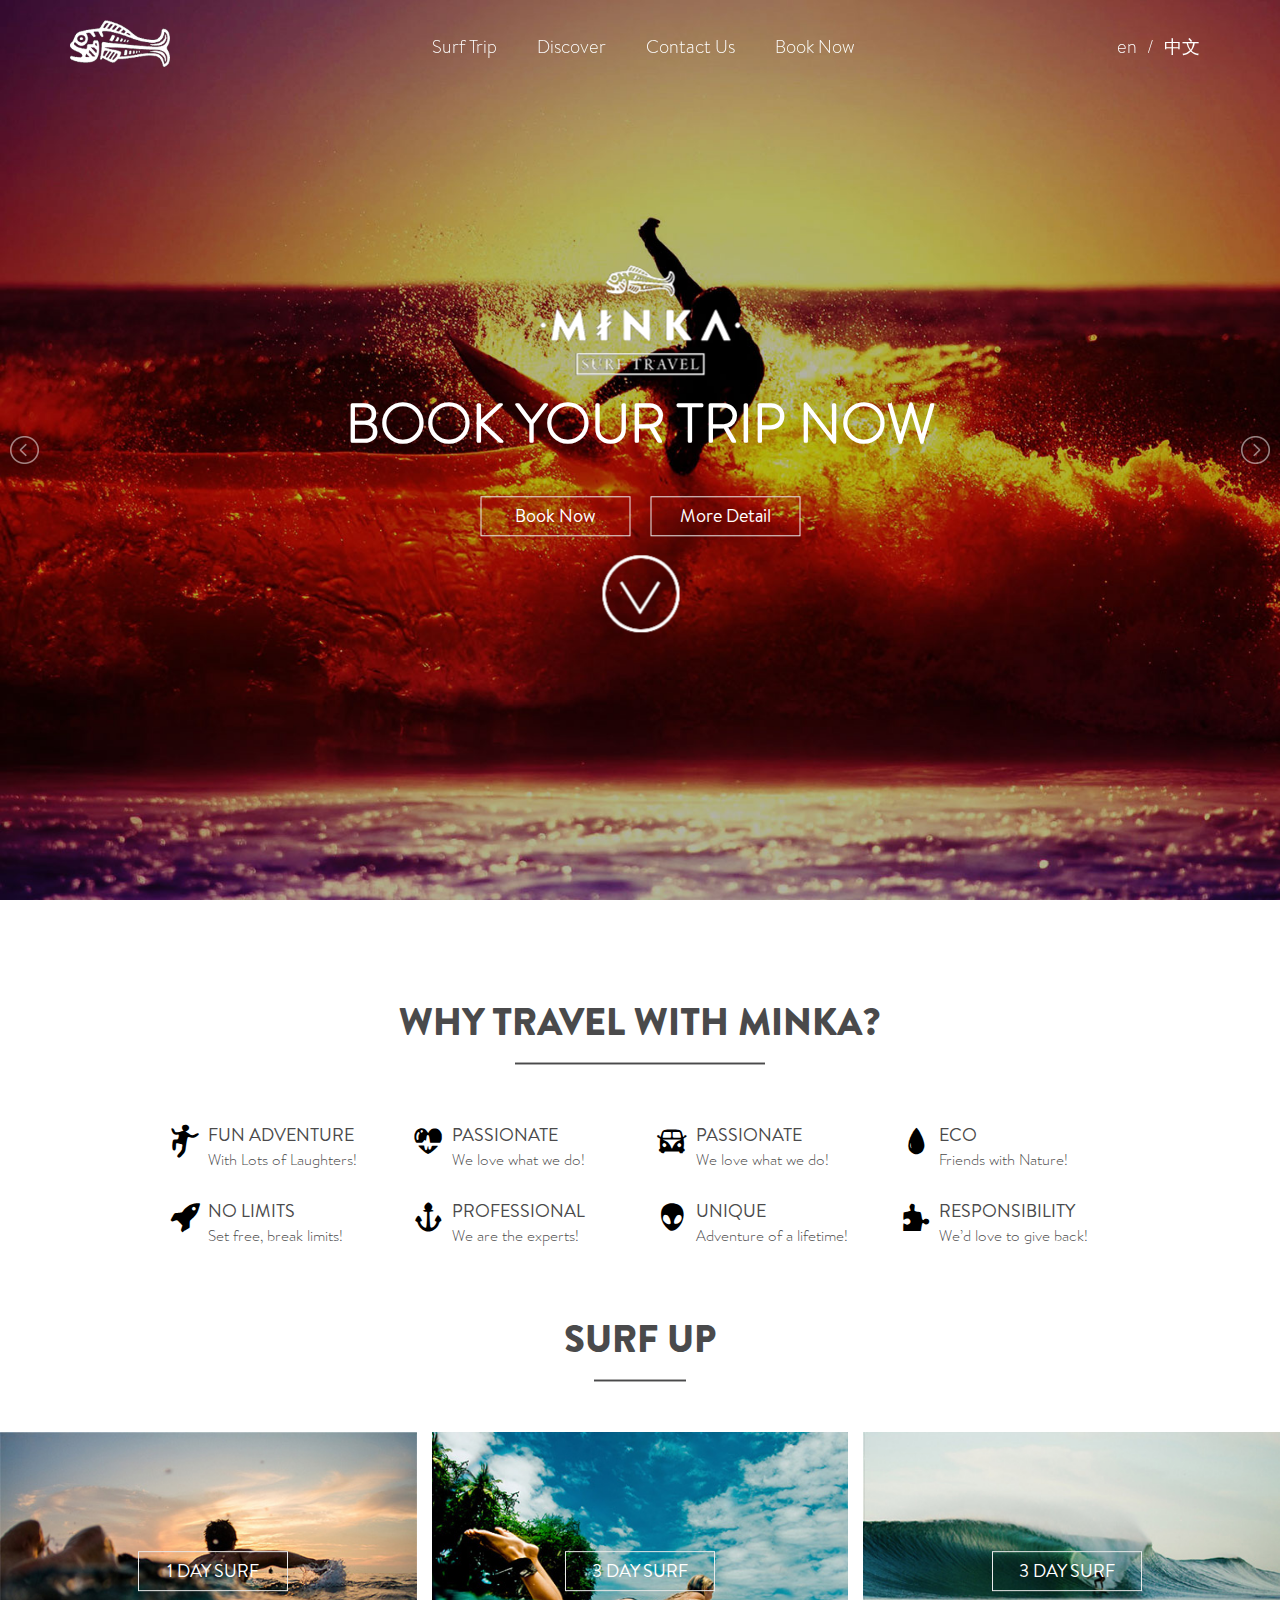
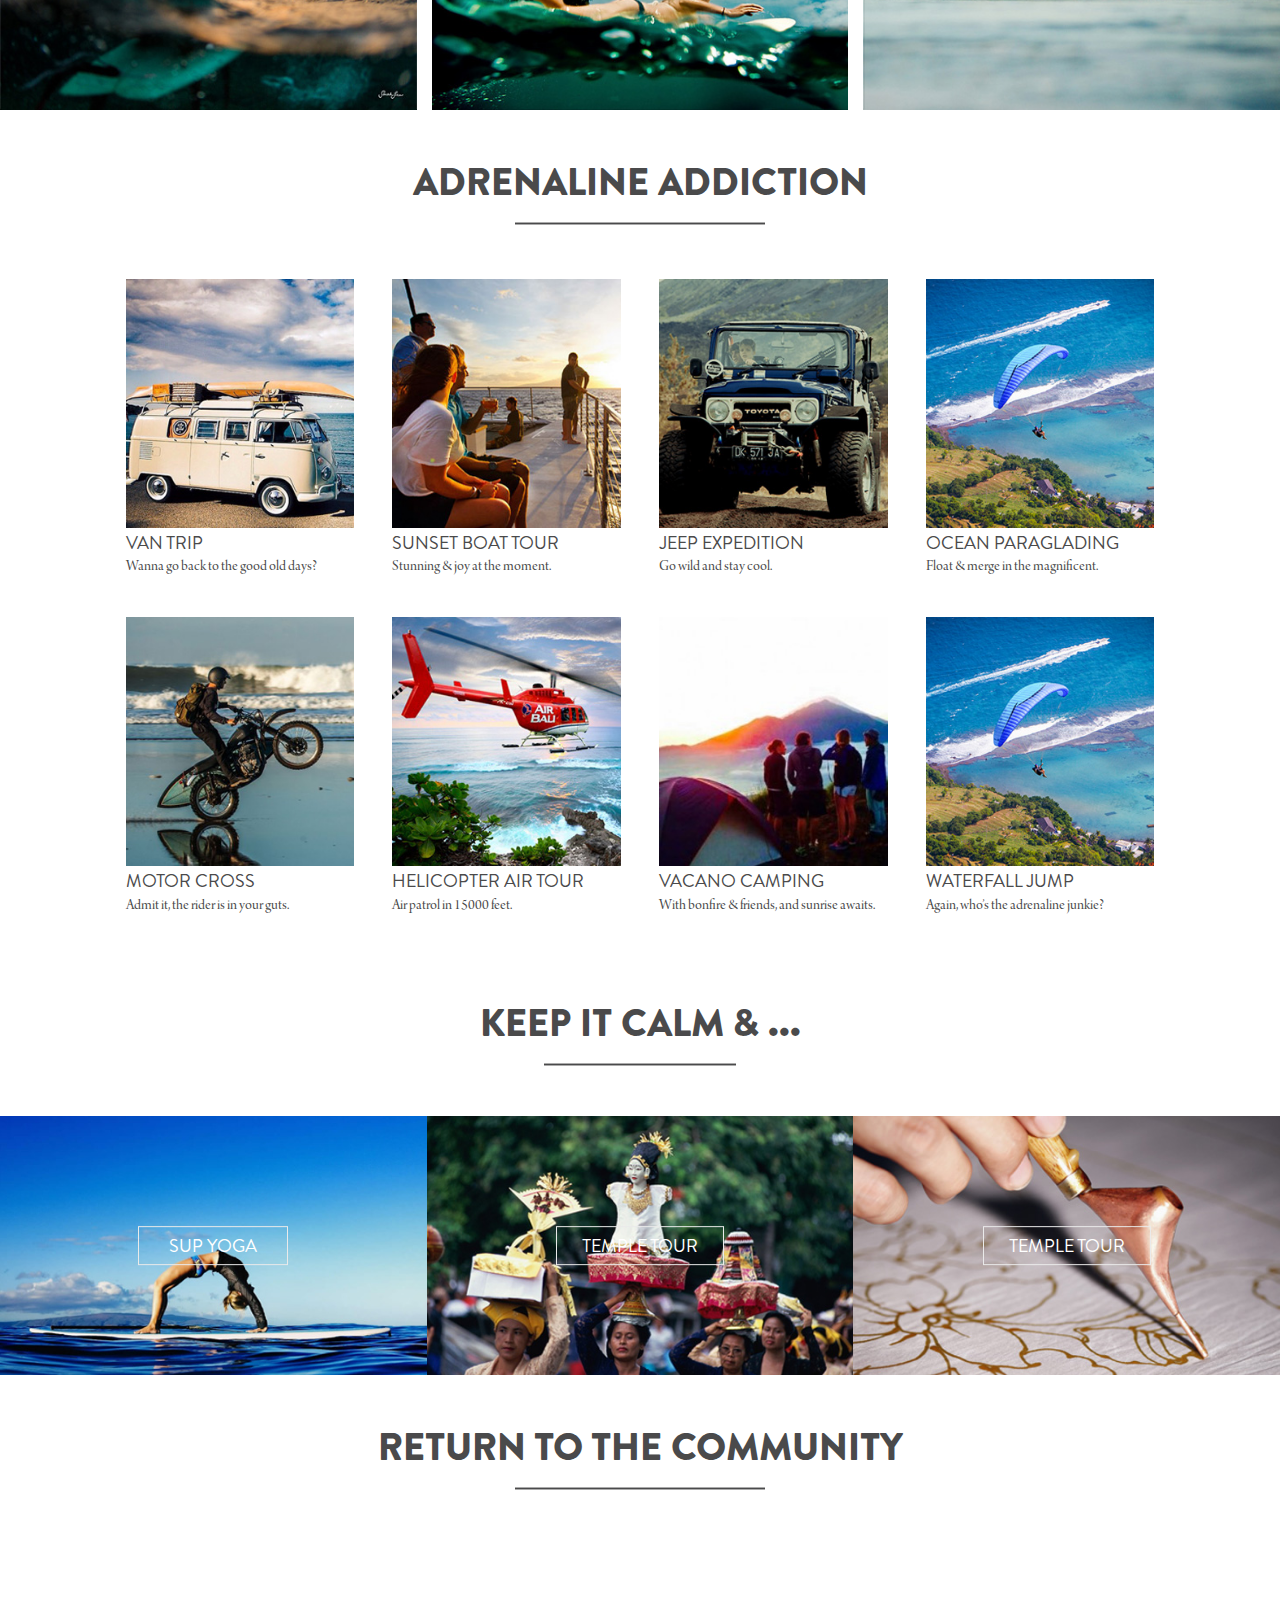
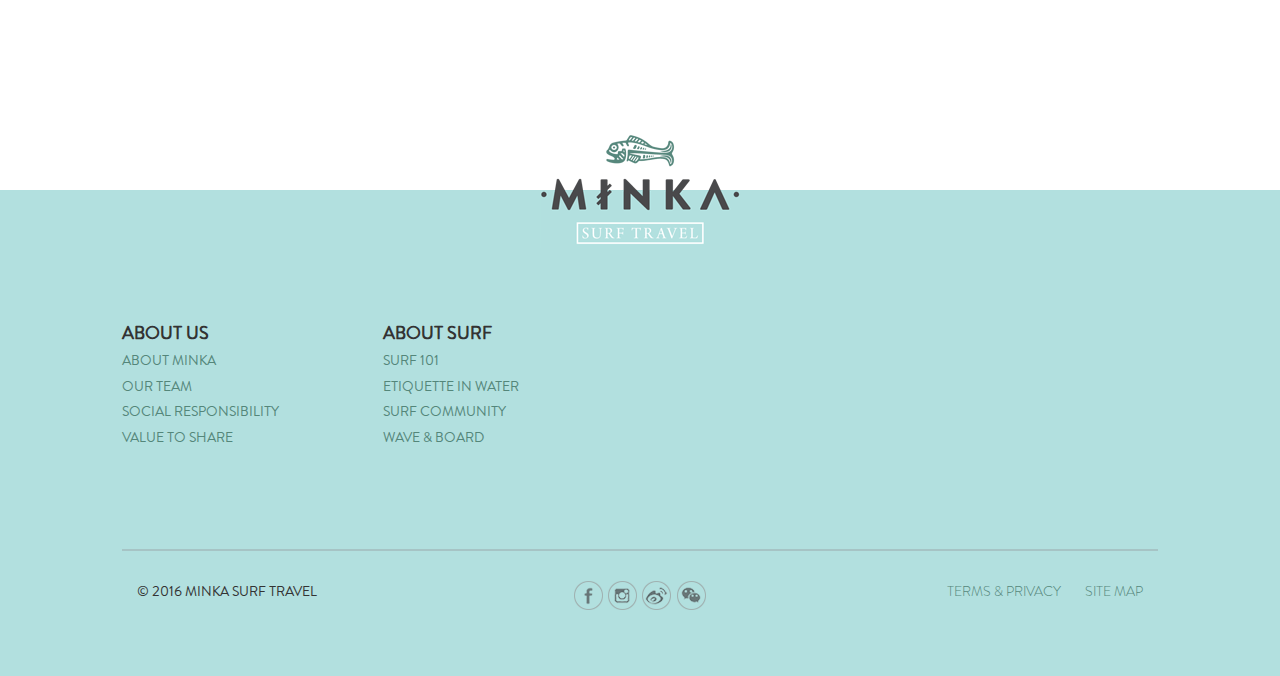
==== index.html @ 37ec5e5d "first commit" ====
<!doctype html>
<html class="no-js" lang="">
    <head>
        <meta charset="utf-8">
        <meta http-equiv="x-ua-compatible" content="ie=edge">
        <title>.:: Minka Surf Website ::.</title>
        <meta name="description" content="">
        <meta name="viewport" content="width=device-width, initial-scale=1.0">

        <link rel="apple-touch-icon" href="apple-touch-icon.png">
        <!-- Place favicon.ico in the root directory -->
		<link rel="icon" href="favicon.png">
        <link rel="stylesheet" href="assets/css/normalize.css" />
        <link rel="stylesheet" href="assets/css/bootstrap.min.css" />
        <link rel="stylesheet" href="assets/css/main.css" />
        <link rel="stylesheet" href="assets/css/minka-icon.css" />
        <link rel="stylesheet" href="assets/css/minka.css" />

        <script src="assets/js/vendor/modernizr-2.8.3.min.js"></script>
    </head>
    <body>
        <!--[if lt IE 8]>
            <p class="browserupgrade">You are using an <strong>outdated</strong> browser. Please <a href="http://browsehappy.com/">upgrade your browser</a> to improve your experience.</p>
        <![endif]-->

        
         <nav id="main-nav">
            <div class="container">
                <a class="brand" href="index.html"><img src="assets/img/logo.png" width="100" /></a>
                <div class="toggle" data-target="main-menu">
                    <a href="#"><span class="glyphicon glyphicon-menu-hamburger"></span></a>
                </div>
                <ul class="main-nav" id="main-menu">
                    <li><a href="bali-surf-trip.html">Surf Trip</a>

                    </li>
                    <li><a href="discover.html" >Discover</a> 
                        <ul>
                            <li><a href="#">Activity</a></li>
                            <li><a href="#">Excursion</a></li>
                            <li><a href="#">Tour</a></li>
                            <li><a href="#">Day Package</a></li>

                        </ul>
                    </li>
                    <li><a href="#contact">Contact Us</a></li>
                    <li><a href="#contact">Book Now</a></li>
                    <li class="mobile">
                        <a href="#">en</a> &nbsp; 
                        <a href="#">中文</a>&nbsp;
                    </li>
                </ul>
                <ul class="nav-right">
                    <li><a href="#">en</a></li>
                    <li><a href="javascript:void(0);">/</a></li>
                    <li><a href="#">中文</a></li>
                </ul>
            </div>
            <!-- /.container-fluid -->
        </nav>
        <div id="main-slider">
            <ul>
                <li style="background-image:url(assets/img/slideshow/3.jpg)">
                    <div class="caption bebasneue">
                    	<p ><img src="assets/img/slider-logo.png" class="img-responsive"></p>
                        <p>BOOK YOUR TRIP NOW</p>
                        <a href="#" class="btn btn-minka">Book Now</a><a href="#" class="btn btn-minka">More Detail</a>
                        <br />
                        <a href="#second-page" class="scroll"><img src="assets/img/scroll.png"></a>
                    </div>
                </li>
                <li style="background-image:url(assets/img/slideshow/2.jpg)">
                    <div class="caption bebasneue">
                    	<p ><img src="assets/img/slider-logo.png" class="img-responsive"></p>
                        <p>BOOK YOUR TRIP NOW</p>
                        <a href="#" class="btn btn-minka">Book Now</a><a href="#" class="btn btn-minka">More Detail</a>
                        <br />
                        <a href="#second-page" class="scroll"><img src="assets/img/scroll.png"></a>
                    </div>
                </li>
                <li style="background-image:url(assets/img/slideshow/1.jpg)">
                    <div class="caption bebasneue">
                    	<p ><img src="assets/img/slider-logo.png" class="img-responsive"></p>
                        <p>BOOK YOUR TRIP NOW</p>
                        <a href="#" class="btn btn-minka">Book Now</a><a href="#" class="btn btn-minka">More Detail</a>
                        <br />
                        <a href="#second-page" class="scroll"><img src="assets/img/scroll.png"></a>
                    </div>
                </li>
                
                
            </ul>
        </div>
        <div id="second-page">
            <Div class="container">
                <div class="row">
                    <Div class="col-xs-10 col-xs-push-1">
                        <div class="H100pxDt H20pxMobile"></div>
                        <div align="center"> <h1 align="center" class="heading">WHY TRAVEL WITH MINKA?</h1></div>
                        <div class="H50px"></div>
                        <p align="center">
                            <div class="row">
                                <div class="col-lg-3 col-sm-3 col-xs-12">
                                    <div class="row">
                                        <div class="col-xs-4 col-sm-3 col-lg-2" align="right">
                                            <span class="icon minka-icon-dance" />
                                        </div>
                                        <div class="col-xs-8 col-sm-9 col-lg-10">
                                            <h4>FUN ADVENTURE</h4>
                                            <p>With Lots of Laughters!</p>
                                        </div>
                                    </div>
                                    <!-- /.row -->
                                </div>
                                <!-- /.col -->
                                <div class="col-lg-3 col-sm-3 col-xs-12">
                                    <div class="row">
                                        <div class="col-xs-4 col-sm-3 col-lg-2" align="right">
                                            <span class="icon minka-icon-heart" />
                                        </div>
                                        <div class="col-xs-8 col-sm-9 col-lg-10">
                                            <h4>PASSIONATE</h4>
                                            <p>We love what we do!</p>
                                        </div>
                                    </div>
                                    <!-- /row -->
                                </div>
                                <!-- /.col -->
                                <div class="col-lg-3 col-sm-3 col-xs-12">

                                    <div class="row">
                                        <div class="col-xs-4 col-sm-3 col-lg-2" align="right">
                                            <span class="icon minka-icon-bus" />
                                        </div>
                                        <div class="col-xs-8 col-sm-9 col-lg-10">
                                            <h4>PASSIONATE</h4>
                                            <p>We love what we do!</p>
                                        </div>
                                    </div>
                                    <!-- /row -->
                                </div>
                                <!-- /.col -->
                                <div class="col-lg-3 col-sm-3 col-xs-12">
                                   <div class="row">
                                        <div class="col-xs-4 col-sm-3 col-lg-2" align="right">
                                            <span class="icon minka-icon-waterdrop" />
                                        </div>
                                        <div class="col-xs-8 col-sm-9 col-lg-10">
                                            <h4>ECO</h4>
                                            <p>Friends with Nature!</p>
                                        </div>
                                    </div>
                                    <!-- /row -->
                                </div>
                                <!-- /.col -->
                                
                            </div>
                            <!-- /.row -->
                        <div class="H20pxDt "></div>
                            <div class="row">
                                <div class="col-lg-3 col-sm-3 col-xs-12">
                                    <div class="row">
                                        <div class="col-xs-4 col-sm-3 col-lg-2" align="right">
                                            <span class="icon minka-icon-rocket" />
                                        </div>
                                        <div class="col-xs-8 col-sm-9 col-lg-10">
                                            <h4>NO LIMITS</h4>
                                            <p>Set free, break limits!</p>
                                        </div>
                                    </div>
                                    <!-- /row -->
                                </div>
                                <!-- /.col -->
                                <div class="col-lg-3 col-sm-3 col-xs-12">
                                    <div class="row">
                                        <div class="col-xs-4 col-sm-3 col-lg-2" align="right">
                                            <span class="icon minka-icon-anchor" />
                                        </div>
                                        <div class="col-xs-8 col-sm-9 col-lg-10">
                                            <h4>PROFESSIONAL</h4>
                                            <p>We are the experts!</p>
                                        </div>
                                    </div>
                                    <!-- /row -->
                                </div>
                                <!-- /.col -->
                                <div class="col-lg-3 col-sm-3 col-xs-12">
                                    <div class="row">
                                        <div class="col-xs-4 col-sm-3 col-lg-2" align="right">
                                            <span class="icon minka-icon-alien" />
                                        </div>
                                        <div class="col-xs-8 col-sm-9 col-lg-10">
                                            <h4>UNIQUE</h4>
                                            <p>Adventure of a lifetime!</p>
                                        </div>
                                    </div>
                                    <!-- /row -->
                                </div>
                                <!-- /.col -->
                                <div class="col-lg-3 col-sm-3 col-xs-12">
                                    <div class="row">
                                        <div class="col-xs-4 col-sm-3 col-lg-2" align="right">
                                            <span class="icon minka-icon-puzzle" />
                                        </div>
                                        <div class="col-xs-8 col-sm-9 col-lg-10">
                                            <h4>RESPONSIBILITY</h4>
                                            <p>We’d love to give back!</p>
                                        </div>
                                    </div>
                                    <!-- /row -->
                                </div>
                                <!-- /.col -->
                            </div>
                            <!-- /.row -->
                        </p>
                        <div class="H50pxDt H30pxMobile"></div>
                    </Div>
                </div>
            </Div>
        </div>
        <div class="container-fluid program">
            <div class="row">
                <div align="center" class="col-xs-12"> <h1 align="center" class="heading">SURF UP</h1></div>
                <div class="H50pxDt H30pxMobile"></div>
                <div class="col-sm-4 col-xs-12 first">
                    <img src="assets/img/surfup1.jpg" class="img-force-responsive" />
                    <div class="caption">
                        <a href="#" class="btn btn-minka">1 DAY SURF</a><br />

                    </div>
                </div>
                <div class="col-sm-4 col-xs-12 second">
                    <img src="assets/img/surfup2.jpg" class="img-force-responsive" />
                    <div class="caption">
                        <a href="#" class="btn btn-minka">3 DAY SURF</a><br />

                    </div>
                </div>
                <div class="col-sm-4 col-xs-12 third">
                    <img src="assets/img/surfup3.jpg" class="img-force-responsive" />
                    <div class="caption">
                        <a href="#" class="btn btn-minka">3 DAY SURF</a><br />
                    </div>
                </div>
            </div>
        </div>
        <div class="H50pxDt H30pxMobile"></div>
        <div class="container-fluid homepage-adrenaline">
            <div class="row">
                <div align="center" class="col-xs-12"> <h1 align="center" class="heading">ADRENALINE ADDICTION</h1></div>
                <div class="H50pxDt H30pxMobile"></div>
            </div>
            <!-- /.row -->
            <div class="row">
                <div class="col-xs-12 col-lg-10 col-lg-push-1">
                    <div class="row">
                        <div class="col-xs-12 col-sm-3">
                            <div class="thumbnail">
                                <img src="assets/img/thumb1.jpg" class="img-responsive">
                                <div class="caption">
                                    <a href="#"><h4>VAN TRIP</h4></a>
                                    <p>Wanna go back to the good old days?</p>
                                </div>
                            </div>
                        </div>
                        <!-- /.col -->
                        <div class="col-xs-12 col-sm-3">
                            <div class="thumbnail">
                                <img src="assets/img/thumb2.jpg" class="img-responsive">
                                <div class="caption">
                                    <a href="#"><h4>SUNSET BOAT TOUR</h4></a>
                                    <p>Stunning &amp; joy at the moment.</p>
                                </div>
                            </div>
                        </div>
                        <!-- /.col -->
                        <div class="col-xs-12 col-sm-3">
                            <div class="thumbnail">
                                <img src="assets/img/thumb3.jpg" class="img-responsive">
                                <div class="caption">
                                    <a href="#"><h4>JEEP EXPEDITION</h4></a>
                                    <p>Go wild and stay cool.</p>
                                </div>
                            </div>
                        </div>
                        <!-- /.col -->
                        <div class="col-xs-12 col-sm-3">
                            <div class="thumbnail">
                                <img src="assets/img/thumb4.jpg" class="img-responsive">
                                <div class="caption">
                                    <a href="#"><h4>OCEAN PARAGLADING</h4></a>
                                    <p>Float &amp; merge in the magnificent. </p>
                                </div>
                            </div>
                        </div>
                        <!-- /.col -->
                    </div>
                    <!-- /.row -->
                    <div class="row">
                        <div class="col-xs-12 col-sm-3">
                            <div class="thumbnail">
                                <img src="assets/img/thumb5.jpg" class="img-responsive">
                                <div class="caption">
                                    <a href="#"><h4>MOTOR CROSS</h4></a>
                                    <p>Admit it, the rider is in your guts.</p>
                                </div>
                            </div>
                        </div>
                        <!-- /.col -->
                        <div class="col-xs-12 col-sm-3">
                            <div class="thumbnail">
                                <img src="assets/img/thumb6.jpg" class="img-responsive">
                                <div class="caption">
                                    <a href="#"><h4>HELICOPTER AIR TOUR</h4></a>
                                    <p>Air patrol in 15000 feet.</p>
                                </div>
                            </div>
                        </div>
                        <!-- /.col -->
                        <div class="col-xs-12 col-sm-3">
                            <div class="thumbnail">
                                <img src="assets/img/thumb7.jpg" class="img-responsive">
                                <div class="caption">
                                    <a href="#"><h4>VACANO CAMPING</h4></a>
                                    <p>With bonfire & friends, and sunrise awaits. </p>
                                </div>
                            </div>
                        </div>
                        <!-- /.col -->
                        <div class="col-xs-12 col-sm-3">
                            <div class="thumbnail">
                                <img src="assets/img/thumb4.jpg" class="img-responsive">
                                <div class="caption">
                                    <a href="#"><h4>WATERFALL JUMP</h4></a>
                                    <p>Again, who’s the adrenaline junkie?</p>
                                </div>
                            </div>
                        </div>
                        <!-- /.col -->
                    </div>
                    <!-- /.row -->
                </div>
            </div>
            <!-- /.row -->
        </div>
        <!-- /.container -->
        <div class="H50pxDt H30pxMobile"></div>
        <div class="container-fluid program">
            <div class="row">
                <div align="center" class="col-xs-12"> <h1 align="center" class="heading">KEEP IT CALM &amp; ...</h1></div>
                <div class="H50pxDt H30pxMobile"></div>
            </div>
            <div class="row">
                <div class="col-sm-4 col-xs-12">
                    <img src="assets/img/sup1.jpg" class="img-force-responsive" />
                    <div class="caption">
                        <a href="#" class="btn btn-minka">SUP YOGA</a><br />

                    </div>
                </div>
                <div class="col-sm-4 col-xs-12">
                    <img src="assets/img/sup2.jpg" class="img-force-responsive" />
                    <div class="caption">
                        <a href="#" class="btn btn-minka">TEMPLE TOUR</a><br />

                    </div>
                </div>
                <div class="col-sm-4 col-xs-12">
                    <img src="assets/img/sup3.jpg" class="img-force-responsive" />
                    <div class="caption">
                        <a href="#" class="btn btn-minka">TEMPLE TOUR</a><br />
                    </div>
                </div>
            </div>
        </div>
        <!-- /.container -->
        
        <div class="H50pxDt H30pxMobile"></div>
        <div align="center" class="col-xs-12"> <h1 align="center" class="heading">RETURN TO THE COMMUNITY</h1></div>
        <div class="H100pxDt H50pxMobile"></div>
        <div class="H100pxDt H50pxMobile"></div>
        <div class="H100pxDt H50pxMobile"></div>
        <footer>
            <div class="container-fluid">
                <div id="bottom-logo">
                    <a href="#">
                        <img src="assets/img/logo-bottom.png" />
                    </a>
                </div>

                <div class="H30pxDt H20pxMobile"></div>
                <div class="row footer-link-collections">
                    <div class="col-xs-12 col-md-10 col-md-push-1">
                        <ul>
                            <li>ABOUT US</li>
                            <li><a href="#">ABOUT MINKA</a></li>
                            <li><a href="#">OUR TEAM</a></li>
                            <li><a href="#">SOCIAL RESPONSIBILITY</a></li>
                            <li><a href="#">VALUE TO SHARE</a></li>
                        </ul>
                        <ul>
                            <li>ABOUT SURF</li>
                            <li><a href="#">SURF 101</a></li>
                            <li><a href="#">ETIQUETTE IN WATER</a></li>
                            <li><a href="#">SURF COMMUNITY</a></li>
                            <li><a href="#">WAVE &AMP; BOARD</a></li>
                        </ul>
                    </div>
                </div>
                <!-- /.row -->
                <div class="H100pxDt H50pxMobile"></div>
                <div class="row">
                    <div class="col-xs-12 col-md-10 col-md-push-1">
                        <div class="hr"></div>


                        <div class="H30pxDt H30pxMobile"></div>
                        <div class="col-xs-12 col-md-4 col-md-push-4 footer-social ">
                            <a href="#" class="socmed facebook"></a>
                            <a href="#" class="socmed instagram"></a>
                            <a href="#" class="socmed weibo"></a>
                            <a href="#" class="socmed wechat"></a>

                        </div>
                        <div class="col-xs-12 col-md-4 col-md-push-4 footer-link">
                            <a href="#">TERMS &amp; PRIVACY</a>
                            <a href="#">SITE MAP</a>
                        </div>

                        <div class="col-xs-12 credit col-md-4 col-md-pull-8">
                            © 2016 MINKA SURF TRAVEL
                        </div>
                    </div>
                </div>
                <!-- /.row -->
                
                <div class="H30px"></div>
                <div class="row">
                </div>
                <div class="H30px"></div>
            </div>

        </footer>

        <script src="assets/js/vendor/jquery-1.12.0.min.js"></script>
		<script src="assets/js/jquery.backstretch.min.js"></script>
        
        <link rel="stylesheet" href="assets/js/vendor/lightslider/css/lightslider.css" />
        <script src="assets/js/vendor/lightslider/js/lightslider.js"></script>
        <script src="assets/js/parallax.min.js"></script>
        <script src="assets/js/bootstrap.min.js"></script>
        <script src="assets/js/plugins.js"></script>
		<script src="assets/js/jquery.smooth-scroll.js"></script>
        <script src="assets/js/main.js"></script>

    </body>
</html>
---- assets/css/main.css ----
/*! HTML5 Boilerplate v5.3.0 | MIT License | https://html5boilerplate.com/ */

/*
 * What follows is the result of much research on cross-browser styling.
 * Credit left inline and big thanks to Nicolas Gallagher, Jonathan Neal,
 * Kroc Camen, and the H5BP dev community and team.
 */

/* ==========================================================================
   Base styles: opinionated defaults
   ========================================================================== */

html {
    color: #222;
    font-size: 1em;
    line-height: 1.4;
    min-height: 1000px;
}

/*
 * Remove text-shadow in selection highlight:
 * https://twitter.com/miketaylr/status/12228805301
 *
 * These selection rule sets have to be separate.
 * Customize the background color to match your design.
 */

::-moz-selection {
    background: #b3d4fc;
    text-shadow: none;
}

::selection {
    background: #b3d4fc;
    text-shadow: none;
}

/*
 * A better looking default horizontal rule
 */

hr {
    display: block;
    height: 1px;
    border: 0;
    border-top: 1px solid #ccc;
    margin: 1em 0;
    padding: 0;
}

/*
 * Remove the gap between audio, canvas, iframes,
 * images, videos and the bottom of their containers:
 * https://github.com/h5bp/html5-boilerplate/issues/440
 */

audio,
canvas,
iframe,
img,
svg,
video {
    vertical-align: middle;
}

/*
 * Remove default fieldset styles.
 */

fieldset {
    border: 0;
    margin: 0;
    padding: 0;
}

/*
 * Allow only vertical resizing of textareas.
 */

textarea {
    resize: vertical;
}

/* ==========================================================================
   Browser Upgrade Prompt
   ========================================================================== */

.browserupgrade {
    margin: 0.2em 0;
    background: #ccc;
    color: #000;
    padding: 0.2em 0;
}

/* ==========================================================================
   Author's custom styles
   ========================================================================== */



/* ==========================================================================
   Helper classes
   ========================================================================== */

/*
 * Hide visually and from screen readers
 */

.hidden {
    display: none !important;
}

/*
 * Hide only visually, but have it available for screen readers:
 * http://snook.ca/archives/html_and_css/hiding-content-for-accessibility
 */

.visuallyhidden {
    border: 0;
    clip: rect(0 0 0 0);
    height: 1px;
    margin: -1px;
    overflow: hidden;
    padding: 0;
    position: absolute;
    width: 1px;
}

/*
 * Extends the .visuallyhidden class to allow the element
 * to be focusable when navigated to via the keyboard:
 * https://www.drupal.org/node/897638
 */

.visuallyhidden.focusable:active,
.visuallyhidden.focusable:focus {
    clip: auto;
    height: auto;
    margin: 0;
    overflow: visible;
    position: static;
    width: auto;
}

/*
 * Hide visually and from screen readers, but maintain layout
 */

.invisible {
    visibility: hidden;
}

/*
 * Clearfix: contain floats
 *
 * For modern browsers
 * 1. The space content is one way to avoid an Opera bug when the
 *    `contenteditable` attribute is included anywhere else in the document.
 *    Otherwise it causes space to appear at the top and bottom of elements
 *    that receive the `clearfix` class.
 * 2. The use of `table` rather than `block` is only necessary if using
 *    `:before` to contain the top-margins of child elements.
 */

.clearfix:before,
.clearfix:after {
    content: " "; /* 1 */
    display: table; /* 2 */
}

.clearfix:after {
    clear: both;
}

/* ==========================================================================
   EXAMPLE Media Queries for Responsive Design.
   These examples override the primary ('mobile first') styles.
   Modify as content requires.
   ========================================================================== */

@media only screen and (min-width: 35em) {
    /* Style adjustments for viewports that meet the condition */
}

@media print,
       (-webkit-min-device-pixel-ratio: 1.25),
       (min-resolution: 1.25dppx),
       (min-resolution: 120dpi) {
    /* Style adjustments for high resolution devices */
}

/* ==========================================================================
   Print styles.
   Inlined to avoid the additional HTTP request:
   http://www.phpied.com/delay-loading-your-print-css/
   ========================================================================== */

@media print {
    *,
    *:before,
    *:after,
    *:first-letter,
    *:first-line {
        background: transparent !important;
        color: #000 !important; /* Black prints faster:
                                   http://www.sanbeiji.com/archives/953 */
        box-shadow: none !important;
        text-shadow: none !important;
    }

    a,
    a:visited {
        text-decoration: underline;
    }

    a[href]:after {
        content: " (" attr(href) ")";
    }

    abbr[title]:after {
        content: " (" attr(title) ")";
    }

    /*
     * Don't show links that are fragment identifiers,
     * or use the `javascript:` pseudo protocol
     */

    a[href^="#"]:after,
    a[href^="javascript:"]:after {
        content: "";
    }

    pre,
    blockquote {
        border: 1px solid #999;
        page-break-inside: avoid;
    }

    /*
     * Printing Tables:
     * http://css-discuss.incutio.com/wiki/Printing_Tables
     */

    thead {
        display: table-header-group;
    }

    tr,
    img {
        page-break-inside: avoid;
    }

    img {
        max-width: 100% !important;
    }

    p,
    h2,
    h3 {
        orphans: 3;
        widows: 3;
    }

    h2,
    h3 {
        page-break-after: avoid;
    }
}


.clearer { clear:both; display:block; margin:0; padding:0px; height:0px; line-height:1px; font-size:0%; }

.H1px { clear:both; display:block; margin:0; padding:0px; height:1px; line-height:1px; font-size:0%; }
.H3px { clear:both; display:block; margin:0; padding:0px; height:3px; line-height:1px; font-size:0%; }
.H5px { clear:both; display:block; margin:0; padding:0px; height:5px; line-height:1px; font-size:0%; }
.H10px { clear:both; display:block; margin:0; padding:0px; height:10px; line-height:1px; font-size:0%; }
.H15px { clear:both; display:block; margin:0; padding:0px; height:15px; line-height:1px; font-size:0%; }
.H20px { clear:both; display:block; margin:0; padding:0px; height:20px; line-height:1px; font-size:0%; }
.H30px { clear:both; display:block; margin:0; padding:0px; height:30px; line-height:1px; font-size:0%; }
.H50px { clear:both; display:block; margin:0; padding:0px; height:50px; line-height:1px; font-size:0%; }
.H80px { clear:both; display:block; margin:0; padding:0px; height:80px; line-height:1px; font-size:0%; }
.H100px { clear:both; display:block; margin:0; padding:0px; height:100px; line-height:1px; font-size:0%; }

.H3pxDt { clear:both; display:block; margin:0; padding:0px; height:3px; line-height:1px; font-size:0%; }
.H5pxDt { clear:both; display:block; margin:0; padding:0px; height:5px; line-height:1px; font-size:0%; }
.H10pxDt { clear:both; display:block; margin:0; padding:0px; height:10px; line-height:1px; font-size:0%; }
.H15pxDt { clear:both; display:block; margin:0; padding:0px; height:15px; line-height:1px; font-size:0%; }
.H20pxDt { clear:both; display:block; margin:0; padding:0px; height:20px; line-height:1px; font-size:0%; }
.H30pxDt { clear:both; display:block; margin:0; padding:0px; height:30px; line-height:1px; font-size:0%; }
.H50pxDt { clear:both; display:block; margin:0; padding:0px; height:50px; line-height:1px; font-size:0%; }
.H100pxDt { clear:both; display:block; margin:0; padding:0px; height:100px; line-height:1px; font-size:0%; }
@media only screen and (max-width: 767px){
    
    .H3pxDt { display:none}
    .H5pxDt { display:none }
    .H10pxDt { display:none }
    .H15pxDt {display:none; }
    .H20pxDt { display:none }
    .H30pxDt { display:none }
    .H50pxDt { display:none }
    .H100pxDt { display:none }

    .H3pxMobile { clear:both; display:block; margin:0; padding:0px; height:3px; line-height:1px; font-size:0%; }
    .H5pxMobile { clear:both; display:block; margin:0; padding:0px; height:5px; line-height:1px; font-size:0%; }
    .H10pxMobile { clear:both; display:block; margin:0; padding:0px; height:10px; line-height:1px; font-size:0%; }
    .H15pxMobile { clear:both; display:block; margin:0; padding:0px; height:15px; line-height:1px; font-size:0%; }
    .H20pxMobile { clear:both; display:block; margin:0; padding:0px; height:20px; line-height:1px; font-size:0%; }
    .H30pxMobile { clear:both; display:block; margin:0; padding:0px; height:30px; line-height:1px; font-size:0%; }
    .H50pxMobile { clear:both; display:block; margin:0; padding:0px; height:50px; line-height:1px; font-size:0%; }
    

}

/* 
    CSS3 IMAGE Effect
    Retrieved from : https://designshack.net/tutorialexamples/imagehovers/index.html

*/

/*PIC*/
.pic {
  height: 300px;
  width: 300px;
  overflow: hidden;
  margin: 20px;
  border: 10px solid white;

  -webkit-box-shadow: 5px 5px 5px #111;
  box-shadow: 5px 5px 5px #111;
  float: left;
}

.pic:hover {
  cursor: pointer;
}

/*GROW*/
.grow img {
  height: 300px;
  width: 300px;

  -webkit-transition: all 1s ease;
  -moz-transition: all 1s ease;
  -o-transition: all 1s ease;
  -ms-transition: all 1s ease;
  transition: all 1s ease;
}

.grow img:hover {
  width: 400px;
  height: 400px;
}

/*SHRINK*/
.shrink img {
  height: 400px;
  width: 400px;

  -webkit-transition: all 1s ease;
  -moz-transition: all 1s ease;
  -o-transition: all 1s ease;
  -ms-transition: all 1s ease;
  transition: all 1s ease;
}

.shrink img:hover {
  width: 300px;
  height: 300px;
}

/*BLUR*/
img.img-blur {
  -webkit-transition: all 1s ease;
     -moz-transition: all 1s ease;
       -o-transition: all 1s ease;
      -ms-transition: all 1s ease;
          transition: all 1s ease;
}

img.img-blur:hover {
  -webkit-filter: blur(5px);
}

/* opacity */
img.img-opacity{
	
  -webkit-transition: all 1s ease;
     -moz-transition: all 1s ease;
       -o-transition: all 1s ease;
      -ms-transition: all 1s ease;
          transition: all 1s ease;
	-webkit-filter: opacity(0.4);
}

img.img-opacity:hover{
	-webkit-filter: opacity(1);
}

/*TILT*/
img.img-tilt {
  -webkit-transition: all 0.5s ease;
     -moz-transition: all 0.5s ease;
       -o-transition: all 0.5s ease;
      -ms-transition: all 0.5s ease;
          transition: all 0.5s ease;
}

img.img-tilt:hover {
  -webkit-transform: rotate(-10deg);
     -moz-transform: rotate(-10deg);
       -o-transform: rotate(-10deg);
      -ms-transform: rotate(-10deg);
          transform: rotate(-10deg);
}

/*MORPH*/
img.img-morph {
  -webkit-transition: all 0.5s ease;
     -moz-transition: all 0.5s ease;
       -o-transition: all 0.5s ease;
      -ms-transition: all 0.5s ease;
          transition: all 0.5s ease;
}

img.img-morph:hover {
  border-radius: 50%;
  -webkit-transform: rotate(360deg);
     -moz-transform: rotate(360deg);
       -o-transform: rotate(360deg);
      -ms-transform: rotate(360deg);
          transform: rotate(360deg);
}

/*SIDEPAN*/
.img-sidepan  {
  margin-left: 0px;
  -webkit-transition: margin 1s ease;
     -moz-transition: margin 1s ease;
       -o-transition: margin 1s ease;
      -ms-transition: margin 1s ease;
          transition: margin 1s ease;
}

.img-sidepan:hover {
  margin-left: -200px;
}

/*VERTPAN*/
.vertpan img {
  margin-top: 0px;
  -webkit-transition: margin 1s ease;
     -moz-transition: margin 1s ease;
       -o-transition: margin 1s ease;
      -ms-transition: margin 1s ease;
          transition: margin 1s ease;
}

.vertpan img:hover {
  margin-top: -200px;
}

/*FOCUS*/
.img-focus {
  -webkit-transition: all 1s ease;
     -moz-transition: all 1s ease;
       -o-transition: all 1s ease;
      -ms-transition: all 1s ease;
          transition: all 1s ease;
}

.img-focus:hover {
  border: 4px solid #000;
  border-radius: 50%;
}

/*B&W*/
.img-bw {
  -webkit-transition: all 1s ease;
     -moz-transition: all 1s ease;
       -o-transition: all 1s ease;
      -ms-transition: all 1s ease;
          transition: all 1s ease;
  -webkit-filter: grayscale(50%);
}

.img-bw:hover {
  -webkit-filter: grayscale(0%);
}

/*DARKEN*/
.img-brighten  {
  -webkit-filter: brightness(-65%);
  -webkit-transition: all 1s ease;
     -moz-transition: all 1s ease;
       -o-transition: all 1s ease;
      -ms-transition: all 1s ease;
          transition: all 1s ease;
}

.img-brighten:hover {
  -webkit-filter: brightness(0%);
}
---- assets/css/minka-icon.css ----
@charset "UTF-8";

@font-face {
  font-family: "minka";
  src:url("../fonts/minka.eot");
  src:url("../fonts/minka.eot?#iefix") format("embedded-opentype"),
    url("../fonts/minka.woff") format("woff"),
    url("../fonts/minka.ttf") format("truetype"),
    url("../fonts/minka.svg#minka") format("svg");
  font-weight: normal;
  font-style: normal;

}

[data-icon]:before {
  font-family: "minka" !important;
  content: attr(data-icon);
  font-style: normal !important;
  font-weight: normal !important;
  font-variant: normal !important;
  text-transform: none !important;
  speak: none;
  line-height: 1;
  -webkit-font-smoothing: antialiased;
  -moz-osx-font-smoothing: grayscale;
}

[class^="minka-icon-"]:before,
[class*=" minka-icon-"]:before {
  font-family: "minka" !important;
  font-style: normal !important;
  font-weight: normal !important;
  font-variant: normal !important;
  text-transform: none !important;
  speak: none;
  line-height: 1;
  color:#000;
  -webkit-font-smoothing: antialiased;
  font-size: 34px;
  -moz-osx-font-smoothing: grayscale;
}

.minka-icon-puzzle:before {
  content: "\64";
}
.minka-icon-anchor:before {
  content: "\68";
}
.minka-icon-alien:before {
  content: "\61";
}
.minka-icon-bus:before {
  content: "\62";
}
.minka-icon-dance:before {
  content: "\63";
}
.minka-icon-rocket:before {
  content: "\66";
}
.minka-icon-waterdrop:before {
  content: "\67";
}
.minka-icon-heart:before {
  content: "\65";
}
---- assets/css/minka.css ----
/*
    File Name : Minka.css
    Date : June, 11 2016
    Author : Andrew Sumichan (www.andrewsumichan.com)
    Description : Main css file for Minka Project
*/

html, body{
	padding:0;
	margin: 0;
	height:100%;
}

a{
	color:#54867a;
	font-family:brandon-light;
}

a:hover{
	color:#48484a;
}

@font-face {
    font-family: brandon-regular;
    src: url(../fonts/brandon-regular.otf);
}

@font-face {
    font-family: arno-pro;
    src: url(../fonts/ArnoPro-Display.otf);
}

@font-face{
	font-family: brandon-light;
	src: url(../fonts/brandon-light.otf);
}

@font-face{
	font-family: brandon-black;
	src: url(../fonts/brandon-black.otf);
}


.brandon-regular{
	font-family: brandon-regular;
}

.brandon-black{
	font-family: brandon-black;
}

.brandon-light{
	font-family: brandon-light;
}

h1{
	font-family:brandon-black;
	margin:0;
	padding:0;
}

h2,h3,h4,h5,h6{
	font-family:brandon-regular;
	color:#4a4a4b;
	margin: 0;
	margin-bottom: 5px;
	padding: 0;
}

p{
	font-family:brandon-light;
	font-size:15px;
	color:#4a4a4b;
}

#main-nav{
    width:100%;
    position: fixed;
    top: 0;
	padding-top:15px;
	padding-bottom:15px;
    z-index: 10;
	transition:all 0.4s;
	-webkit-transition: all 0.4s;
}

#main-nav.scrolling{
	position:fixed;
	top:0;
	padding-top:5px;
	padding-bottom:5px;
	background:#000;
}

#main-nav .container{
	text-align:center;
	margin:auto;
}

#main-nav .toggle{
	float: right;
	font-size: 32px;
}

#main-nav .brand{
	vertical-align:top;
	display:block;
	float:left;
	margin-top:5px;
}

#main-nav .toggle{
	display: none
}

#main-nav ul.main-nav{
	list-style: none;
	padding: 0;
	margin: 0;
	display: inline-block;
	height: 60px;
}

#main-nav ul.main-nav li{
	float: left;
}

#main-nav ul.main-nav li a{
	color:#666;
	padding-left: 20px;
	padding-right: 20px;
	transition:all 0.2s;
	height: 60px;
	display: block;
	padding-top: 20px;
	font-family: brandon-light;
	font-size:18px;
	color:#FFF;
}

#main-nav ul.main-nav li a.active{
	text-decoration:line-through;
}

#main-nav ul.main-nav li a:hover{
	text-decoration: underline;
	color:#E6E6E6;
}

#main-nav ul.main-nav li a.active:hover{
	text-decoration:line-through;
}

#main-nav ul.main-nav li:hover ul{
	display: block;
}

#main-nav ul.main-nav li ul{
	list-style: none;
	margin:0;
	padding: 0;
	background:rgba(0,0,0,1);
	display: none;
}

#main-nav ul.main-nav li ul li{
	float: none;
}

#main-nav ul.main-nav li.mobile{
	display: none;
}

#main-nav ul.nav-right{
	margin:0;
	padding: 0;
	float: right;
	list-style: none;
}

#main-nav ul.nav-right li{
	float: left;
}


#main-nav ul.nav-right li a{
	display: block;
	margin-right: 10px;
	margin-top:20px;
	font-size:18px;
	color:#FFF;
	font-family: brandon-light;
}

#main-nav ul.nav-right li a:hover{
	text-decoration:none;
}

#main-slider{
	position: relative;
	z-index: 9;
	height: 100vh;
	text-align: center;
	width:100%;
}

#main-slider .lSSlideOuter, #main-slider .lSSlideWrapper, #main-slider .lSSlideOuter .lightSlider, #main-slider .lSSlideOuter .lSPager{
	height: 100% !important;
}

#main-slider li.lslide{
	position: relative;
	height: 100%;
	background-position: center center;
	background-repeat: no-repeat;
	background-size: cover;
}

#main-slider li.lslide img{
	max-width: 100%;
	height: auto;
}

#main-slider .caption{
	position: absolute;
	top: 50%;
	left: 50%;
  	transform: translate(-50%, -50%);
	vertical-align: middle;
	font-size: 50px;
	color:#FFF;
	z-index: 12;
	text-align: center;
	font-family:brandon-black;
	font-weight:bold;
}

#main-slider p{
	font-size:55px;
	color:#FFF;
}

#main-slider .caption .img-responsive{
	margin:auto;
}

#main-slider a.scroll {
	font-size:24px;
	color:#FFF;
}

#main-slider .caption .btn-minka{
	margin-left: 10px;
	margin-right:10px;
}

#banner{
	position:relative;
}

#banner .caption{
	position: absolute;
	top: 50%;
  	transform: translateY(-50%);
	left: 50%;
  	transform: translateX(-50%);
	vertical-align: middle;
	font-size: 50px;
	color:#FFF;
	z-index: 8;
	text-align: center;
	font-family:brandon-black;
	font-weight:bold;
}

.btn-minka{
	min-width: 150px;
	color:#fff;
	font-family: brandon-regular;
	border-radius: 0;
	font-size: 18px;
	transition: background 0.4s linear;
	border:1px solid #EAEAEA;
	text-align: center;
	padding-left: 25px;
	padding-right: 25px;
}

.btn-minka:hover{
	background: #48484a;
	color:#fff;
}

.btn-minka2{
	min-width: 100px;
	color:#54867a;
	font-family: brandon-regular;
	border-radius: 0;
	font-size: 18px;
	transition: background 0.4s linear;
	border:1px solid #97c1c0;
}

.btn-minka:hover{
	background: #48484a;
	color:#fff;
}


.greenbg{
	background: #96c7c6;
	color:#FFF;
}

.lightslider{
	z-index:8;
	position:relative;
}

.lightslider img{
	width:100%;
	height:auto;
}
.program{
}

.program .row{
}

.program .row .col-sm-4{
	position: relative;
	padding:0;
	margin: 0;
	box-sizing: border-box;
}

.program .col-sm-4.first img{
	padding-right: 10px;
	padding-left: 0;
}

.program .col-sm-4.second img{
	padding-left: 5px;
	padding-right: 5px;
}

.program .col-sm-4.third img{
	padding-left: 10px;
	padding-right: 0;
}

.program .col-sm-4 .caption{
	position: absolute;
	top:50%;
	transform: translateY(-50%);
	text-align: center;
	width: 100%;
}

.program .col-sm-4 .caption h4{
	color:#fff;
	text-align: center;
	font-weight: bold;
	width: 100%;
}

.caption-container{
	position: relative;
}

.caption-container .caption{
	position: absolute;
	top: 50%;
	transform: translateY(-50%);
	text-align: center;
	width: 100%;
}

.BookOptions{
	width:100%;
	padding-bottom:10px;
	text-align:center;
	border:1px solid #b1dfde;
	margin-bottom:10px;
}

.BookOptions .price{
	font-size:36px;
	border-bottom:2px solid #54867a;
	margin-bottom:10px;
}

.whiteText{
	color:#FFF;
}

.parallax-window{
	min-height: 500px;
}

.services .col-sm-3{
	padding: 0;
}

footer{
	background-position: 
	min-height: 300px;
	position: relative;
}

footer > .container-fluid{
	padding-top: 100px;
	background:#b2e0df;
}

footer ul{
	list-style: none;
	margin: 0;
	padding: 0;
	display: inline-block;
	margin-right: 100px;
}

footer ul li{
	font-family: brandon-regular;
	font-size: 18px;
	font-weight: bold;
}

footer ul li a{
	font-size: 14px;
	font-family: brandon-regular;
	font-weight: normal;
}

footer .hr{
	height: 1px;
	border: 1px solid #a6c4c5;
}

footer .credit{
	font-family: brandon-regular;
}

footer .footer-link{
	text-align: right;
}

footer .footer-link a{
	display: inline-block;
	margin-left: 20px;
}

#bottom-logo{
	position: absolute;
	top: -55px;
	left: 50%;
	transform: translateX(-50%);
}

footer .subscribe{
	height:40px;
	width: 100%;
	padding-left: 10px;
}

footer .footer-social{
	text-align: center;
}

a.socmed{
	background: url(../img/social-icons3.png) no-repeat;
	width: 48px;
	height: 48px;
	width:30px;
	height: 30px;
	display: block;
	opacity: 0.7;
    filter: alpha(opacity=70);
    transition:all 0.5s;
    display: inline-block;
}

a.socmed:hover{
	text-decoration: none;
	opacity: 1;
	filter: alpha(opacity=100);
}

a.socmed.facebook{
	background-position: -1px;
}

a.socmed.wechat{
	background-position: -60px;
}

a.socmed.weibo{
	background-position: -91px;
}

a.socmed.instagram{
	background-position: -31px;
}

.imageGallery{
}

#submenu{
	margin-bottom:15px;
	text-align:center;
	padding-top:10px;
	padding-bottom:20px;
}

#submenu ul{
	border:none;
}

#submenu ul li{
	display:inline-block;
	float:none;
}

#submenu ul li.active a{
	background:none;
	border:none;
	text-decoration:line-through;
}

#submenu ul li a{
	display:inline-block;
	font-size:24px;
	color:#fff;
	margin-top:6px;
	margin-right:30px;
	border-bottom:3px solid #f3f3f4;
	transition:all 0.4s;
}

#submenu a.active{
	border-bottom:none;
	text-decoration:line-through;
}

#submenu a.active:hover{
	text-decoration:line-through;
	color:#FFF;
	border:none;
}

#submenu a:hover{
	text-decoration:none;
	color:#48484a;
	border-bottom:3px solid #48484a;
}

.heading{
	font-size: 38px;
	color:#4a4a4b;
	font-family: brandon-black;
	display: inline-block;
	text-align: center;
	position: relative;
}

.heading::after{
	display: block;
	content: ' ';
	margin: auto;
	width: 60%;
	max-width: 250px;
	height: 3px;
	background: #4a4a4b;
	margin-top: 20px;
	border-top: 1px solid #ababab;
	border-bottom: 1px solid #ababab;
}

.icon-heading{
	font-size:22px;
	font-type:brandon-regular;
	margin: 0;
	padding: 0;
	color:#4a4a4b;
}

.thumbnail{
	border: none !important;
}

.thumbnail .caption{
	padding:0 !important;
}


/* 
	Responsive Menu 
	
	Devices size : 
	Extra small devices (phones, less than 768px) 
	Small devices (tablets, 768px and up)
	Medium devices (desktops, 992px and up) 
	Large devices (large desktops, 1200px and up)
*/

.img-force-responsive{
	width:100%;
}

.homepage-adrenaline h4{
	margin-top: 5px;
	margin-bottom: 5px;
}

.homepage-adrenaline p{
	font-family: arno-pro;
}

@media (max-width:1024px){

	#main-slider p{
		font-size: 20px;
	}
	
}

@media screen and (max-width:1000px){

	#main-nav{
		background:#000;
		padding-top:5px;
		padding-bottom:5px;
		position:fixed;
		z-index:111;
	}
	
	#main-nav .nav-right{
		float:none;
		display:none;
	}
	#main-nav .toggle a{
		color:#FFF;
	}
	#main-nav .toggle{
		display: block;
		margin: auto;
		color:#fff;
		padding-top: 10px;
		text-align: right;
		width: 100%;
		font-weight: bold;
	}

	#main-nav .container{
		position: relative;
	}

	#main-nav .brand{
		position: absolute;
	}
	
	#main-nav ul.main-nav{
		float: none;
		background: rgba(0,0,0,1);
		position: absolute;
		width:100%;
		height:auto;
		box-sizing:border-box;
		display: none;
		top:55px;
		margin:0;
		left:0;
		z-index:111;
	}

	#main-nav ul.main-nav li{
		float: none;
	}
	
	#main-nav ul.main-nav li {
		font-size:16px;
		padding:0;
		margin:0;
		height:auto;
	}

	#main-nav ul.nav-right{
		float: none;
	    position: absolute;
	    right: 5px;
	}

	#main-nav ul.main-nav li.mobile{
		display:block;
	}
	
	#main-nav ul.main-nav li.mobile a{
		font-size:18px;
		display:inline;
	}
	
	#main-slider p{
		font-size:16px;
	}

	#main-slider .caption .img-responsive{
		max-width:100px;
	}
	
	#main-slider .scroll{
		display:none;
	}
	
	#banner{
		margin-top:65px;
	}
	
	#banner .caption{
		top: 30%;
		width:100%;
	}
	
	h1{
		font-size:36px;
	}


	.program .row .col-sm-4.first img, .program .row .col-sm-4.second img, .program .row .col-sm-4.third img{
		padding:0;
	}

	.thumbnail .caption{
		text-align: center;
	}
}



@media screen and (max-width:768px){
	
	
	#main-nav ul.main-nav{
		float: none;
		height: auto;
		position: absolute;
		min-width: auto;
		width: 100%;
		display: none;
		top:55px;
		margin-left: 0;
		left: 0;
	}

	#main-slider{
		margin-top: 60px;
	}


	#main-nav ul.nav-right{
		display: none;
	}

	#main-nav .toggle{
		text-align: right;
	}

	#main-nav ul.main-nav li.mobile{
		display: block;
		text-align: center;
		padding-bottom: 15px;
	}

	#main-nav ul.main-nav li.mobile a{
		display: inline;
		border: none;
	}
	
	#main-slider .caption{
		position: absolute;
		top: 50%;
		left: 50%;
	  	transform: translate(-50%,-50%);
		vertical-align: middle;
		font-size: 16px;
		color:#FFF;
		z-index: 12;
		text-align: center;
		width: 100%;
		text-align: center;
	}

	.btn-minka{
		font-size: 14px;
	}

	
	.program .row .col-sm-4.first, .program .row .col-sm-4.second, .program .row .col-sm-4.third img{
		padding:0;
	}

	footer .footer-link-collections{
		text-align: center;
	}

	footer ul{
		margin-right: 0;
		margin-top: 20px;
	}

	footer .footer-link{
		text-align: center;
		margin-top: 20px;
	}

	footer .footer-link a{
		margin: 0;
		padding-left: 5px;
		padding-right: 5px;
	}

	footer .credit{
		text-align: center;
		margin-top: 20px;
	}
}

/* responsive slider */
@media screen and (max-width:768px) and (orientation:portrait){
	#main-slider{
		height: 50vh;
	}

	#main-slider .caption .btn-minka{
		display: block;	
		max-width: 200px;
		margin:auto;
		margin-bottom: 10px;
	}
}
---- assets/js/vendor/lightslider/css/lightslider.css ----
/*! lightslider - v1.1.3 - 2015-04-14
* https://github.com/sachinchoolur/lightslider
* Copyright (c) 2015 Sachin N; Licensed MIT */
/** /!!! core css Should not edit !!!/**/ 

.lSSlideOuter {
    overflow: hidden;
    -webkit-touch-callout: none;
    -webkit-user-select: none;
    -khtml-user-select: none;
    -moz-user-select: none;
    -ms-user-select: none;
    user-select: none
}
.lightSlider:before, .lightSlider:after {
    content: " ";
    display: table;
}
.lightSlider {
    overflow: hidden;
    margin: 0;
}
.lSSlideWrapper {
    max-width: 100%;
    overflow: hidden;
    position: relative;
}
.lSSlideWrapper > .lightSlider:after {
    clear: both;
}
.lSSlideWrapper .lSSlide {
    -webkit-transform: translate(0px, 0px);
    -ms-transform: translate(0px, 0px);
    transform: translate(0px, 0px);
    -webkit-transition: all 1s;
    -webkit-transition-property: -webkit-transform,height;
    -moz-transition-property: -moz-transform,height;
    transition-property: transform,height;
    -webkit-transition-duration: inherit !important;
    transition-duration: inherit !important;
    -webkit-transition-timing-function: inherit !important;
    transition-timing-function: inherit !important;
}
.lSSlideWrapper .lSFade {
    position: relative;
}
.lSSlideWrapper .lSFade > * {
    position: absolute !important;
    top: 0;
    left: 0;
    z-index: 9;
    margin-right: 0;
    width: 100%;
}
.lSSlideWrapper.usingCss .lSFade > * {
    opacity: 0;
    -webkit-transition-delay: 0s;
    transition-delay: 0s;
    -webkit-transition-duration: inherit !important;
    transition-duration: inherit !important;
    -webkit-transition-property: opacity;
    transition-property: opacity;
    -webkit-transition-timing-function: inherit !important;
    transition-timing-function: inherit !important;
}
.lSSlideWrapper .lSFade > *.active {
    z-index: 10;
}
.lSSlideWrapper.usingCss .lSFade > *.active {
    opacity: 1;
}
/** /!!! End of core css Should not edit !!!/**/

/* Pager */
.lSSlideOuter .lSPager.lSpg {
    margin: 10px 0 0;
    padding: 0;
    text-align: center;
}
.lSSlideOuter .lSPager.lSpg > li {
    cursor: pointer;
    display: inline-block;
    padding: 0 5px;
}
.lSSlideOuter .lSPager.lSpg > li a {
    background-color: #222222;
    border-radius: 30px;
    display: inline-block;
    height: 8px;
    overflow: hidden;
    text-indent: -999em;
    width: 8px;
    position: relative;
    z-index: 99;
    -webkit-transition: all 0.5s linear 0s;
    transition: all 0.5s linear 0s;
}
.lSSlideOuter .lSPager.lSpg > li:hover a, .lSSlideOuter .lSPager.lSpg > li.active a {
    background-color: #428bca;
}
.lSSlideOuter .media {
    opacity: 0.8;
}
.lSSlideOuter .media.active {
    opacity: 1;
}
/* End of pager */

/** Gallery */
.lSSlideOuter .lSPager.lSGallery {
    list-style: none outside none;
    padding-left: 0;
    margin: 0;
    overflow: hidden;
    transform: translate3d(0px, 0px, 0px);
    -moz-transform: translate3d(0px, 0px, 0px);
    -ms-transform: translate3d(0px, 0px, 0px);
    -webkit-transform: translate3d(0px, 0px, 0px);
    -o-transform: translate3d(0px, 0px, 0px);
    -webkit-transition-property: -webkit-transform;
    -moz-transition-property: -moz-transform;
    -webkit-touch-callout: none;
    -webkit-user-select: none;
    -khtml-user-select: none;
    -moz-user-select: none;
    -ms-user-select: none;
    user-select: none;
}
.lSSlideOuter .lSPager.lSGallery li {
    overflow: hidden;
    -webkit-transition: border-radius 0.12s linear 0s 0.35s linear 0s;
    transition: border-radius 0.12s linear 0s 0.35s linear 0s;
}
.lSSlideOuter .lSPager.lSGallery li.active, .lSSlideOuter .lSPager.lSGallery li:hover {
    border-radius: 5px;
}
.lSSlideOuter .lSPager.lSGallery img {
    display: block;
    height: auto;
    max-width: 100%;
}
.lSSlideOuter .lSPager.lSGallery:before, .lSSlideOuter .lSPager.lSGallery:after {
    content: " ";
    display: table;
}
.lSSlideOuter .lSPager.lSGallery:after {
    clear: both;
}
/* End of Gallery*/

/* slider actions */
.lSAction > a {
    width: 32px;
    display: block;
    top: 50%;
    height: 32px;
    background-image: url('../img/controls.png');
    cursor: pointer;
    position: absolute;
    z-index: 99;
    margin-top: -16px;
    opacity: 0.5;
    -webkit-transition: opacity 0.35s linear 0s;
    transition: opacity 0.35s linear 0s;
}
.lSAction > a:hover {
    opacity: 1;
}
.lSAction > .lSPrev {
    background-position: 0 0;
    left: 10px;
}
.lSAction > .lSNext {
    background-position: -32px 0;
    right: 10px;
}
.lSAction > a.disabled {
    pointer-events: none;
}
.cS-hidden {
    height: 1px;
    opacity: 0;
    filter: alpha(opacity=0);
    overflow: hidden;
}


/* vertical */
.lSSlideOuter.vertical {
    position: relative;
}
.lSSlideOuter.vertical.noPager {
    padding-right: 0px !important;
}
.lSSlideOuter.vertical .lSGallery {
    position: absolute !important;
    right: 0;
    top: 0;
}
.lSSlideOuter.vertical .lightSlider > * {
    width: 100% !important;
    max-width: none !important;
}

/* vertical controlls */
.lSSlideOuter.vertical .lSAction > a {
    left: 50%;
    margin-left: -14px;
    margin-top: 0;
}
.lSSlideOuter.vertical .lSAction > .lSNext {
    background-position: 31px -31px;
    bottom: 10px;
    top: auto;
}
.lSSlideOuter.vertical .lSAction > .lSPrev {
    background-position: 0 -31px;
    bottom: auto;
    top: 10px;
}
/* vertical */


/* Rtl */
.lSSlideOuter.lSrtl {
    direction: rtl;
}
.lSSlideOuter .lightSlider, .lSSlideOuter .lSPager {
    padding-left: 0;
    list-style: none outside none;
}
.lSSlideOuter.lSrtl .lightSlider, .lSSlideOuter.lSrtl .lSPager {
    padding-right: 0;
}
.lSSlideOuter .lightSlider > *,  .lSSlideOuter .lSGallery li {
    float: left;
}
.lSSlideOuter.lSrtl .lightSlider > *,  .lSSlideOuter.lSrtl .lSGallery li {
    float: right !important;
}
/* Rtl */

@-webkit-keyframes rightEnd {
    0% {
        left: 0;
    }

    50% {
        left: -15px;
    }

    100% {
        left: 0;
    }
}
@keyframes rightEnd {
    0% {
        left: 0;
    }

    50% {
        left: -15px;
    }

    100% {
        left: 0;
    }
}
@-webkit-keyframes topEnd {
    0% {
        top: 0;
    }

    50% {
        top: -15px;
    }

    100% {
        top: 0;
    }
}
@keyframes topEnd {
    0% {
        top: 0;
    }

    50% {
        top: -15px;
    }

    100% {
        top: 0;
    }
}
@-webkit-keyframes leftEnd {
    0% {
        left: 0;
    }

    50% {
        left: 15px;
    }

    100% {
        left: 0;
    }
}
@keyframes leftEnd {
    0% {
        left: 0;
    }

    50% {
        left: 15px;
    }

    100% {
        left: 0;
    }
}
@-webkit-keyframes bottomEnd {
    0% {
        bottom: 0;
    }

    50% {
        bottom: -15px;
    }

    100% {
        bottom: 0;
    }
}
@keyframes bottomEnd {
    0% {
        bottom: 0;
    }

    50% {
        bottom: -15px;
    }

    100% {
        bottom: 0;
    }
}
.lSSlideOuter .rightEnd {
    -webkit-animation: rightEnd 0.3s;
    animation: rightEnd 0.3s;
    position: relative;
}
.lSSlideOuter .leftEnd {
    -webkit-animation: leftEnd 0.3s;
    animation: leftEnd 0.3s;
    position: relative;
}
.lSSlideOuter.vertical .rightEnd {
    -webkit-animation: topEnd 0.3s;
    animation: topEnd 0.3s;
    position: relative;
}
.lSSlideOuter.vertical .leftEnd {
    -webkit-animation: bottomEnd 0.3s;
    animation: bottomEnd 0.3s;
    position: relative;
}
.lSSlideOuter.lSrtl .rightEnd {
    -webkit-animation: leftEnd 0.3s;
    animation: leftEnd 0.3s;
    position: relative;
}
.lSSlideOuter.lSrtl .leftEnd {
    -webkit-animation: rightEnd 0.3s;
    animation: rightEnd 0.3s;
    position: relative;
}
/*/  GRab cursor */
.lightSlider.lsGrab > * {
  cursor: -webkit-grab;
  cursor: -moz-grab;
  cursor: -o-grab;
  cursor: -ms-grab;
  cursor: grab;
}
.lightSlider.lsGrabbing > * {
  cursor: move;
  cursor: -webkit-grabbing;
  cursor: -moz-grabbing;
  cursor: -o-grabbing;
  cursor: -ms-grabbing;
  cursor: grabbing;
}
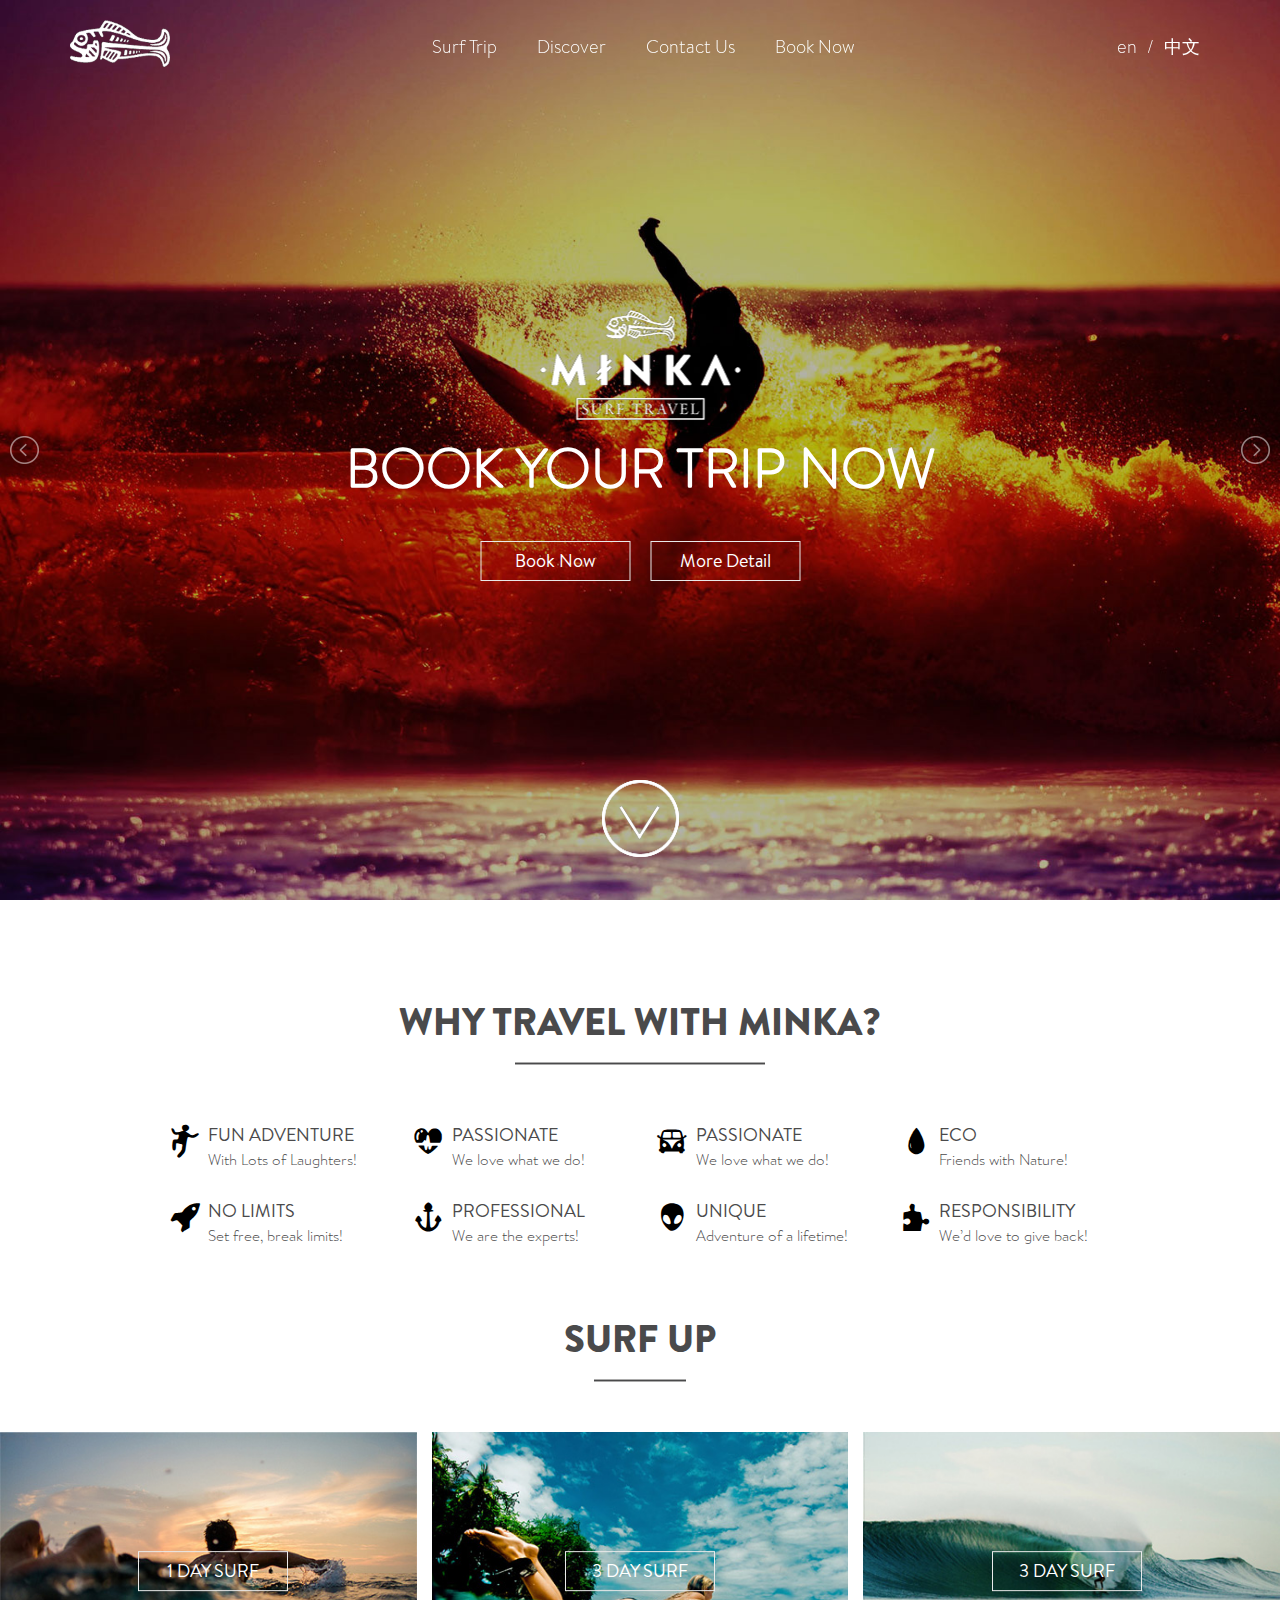
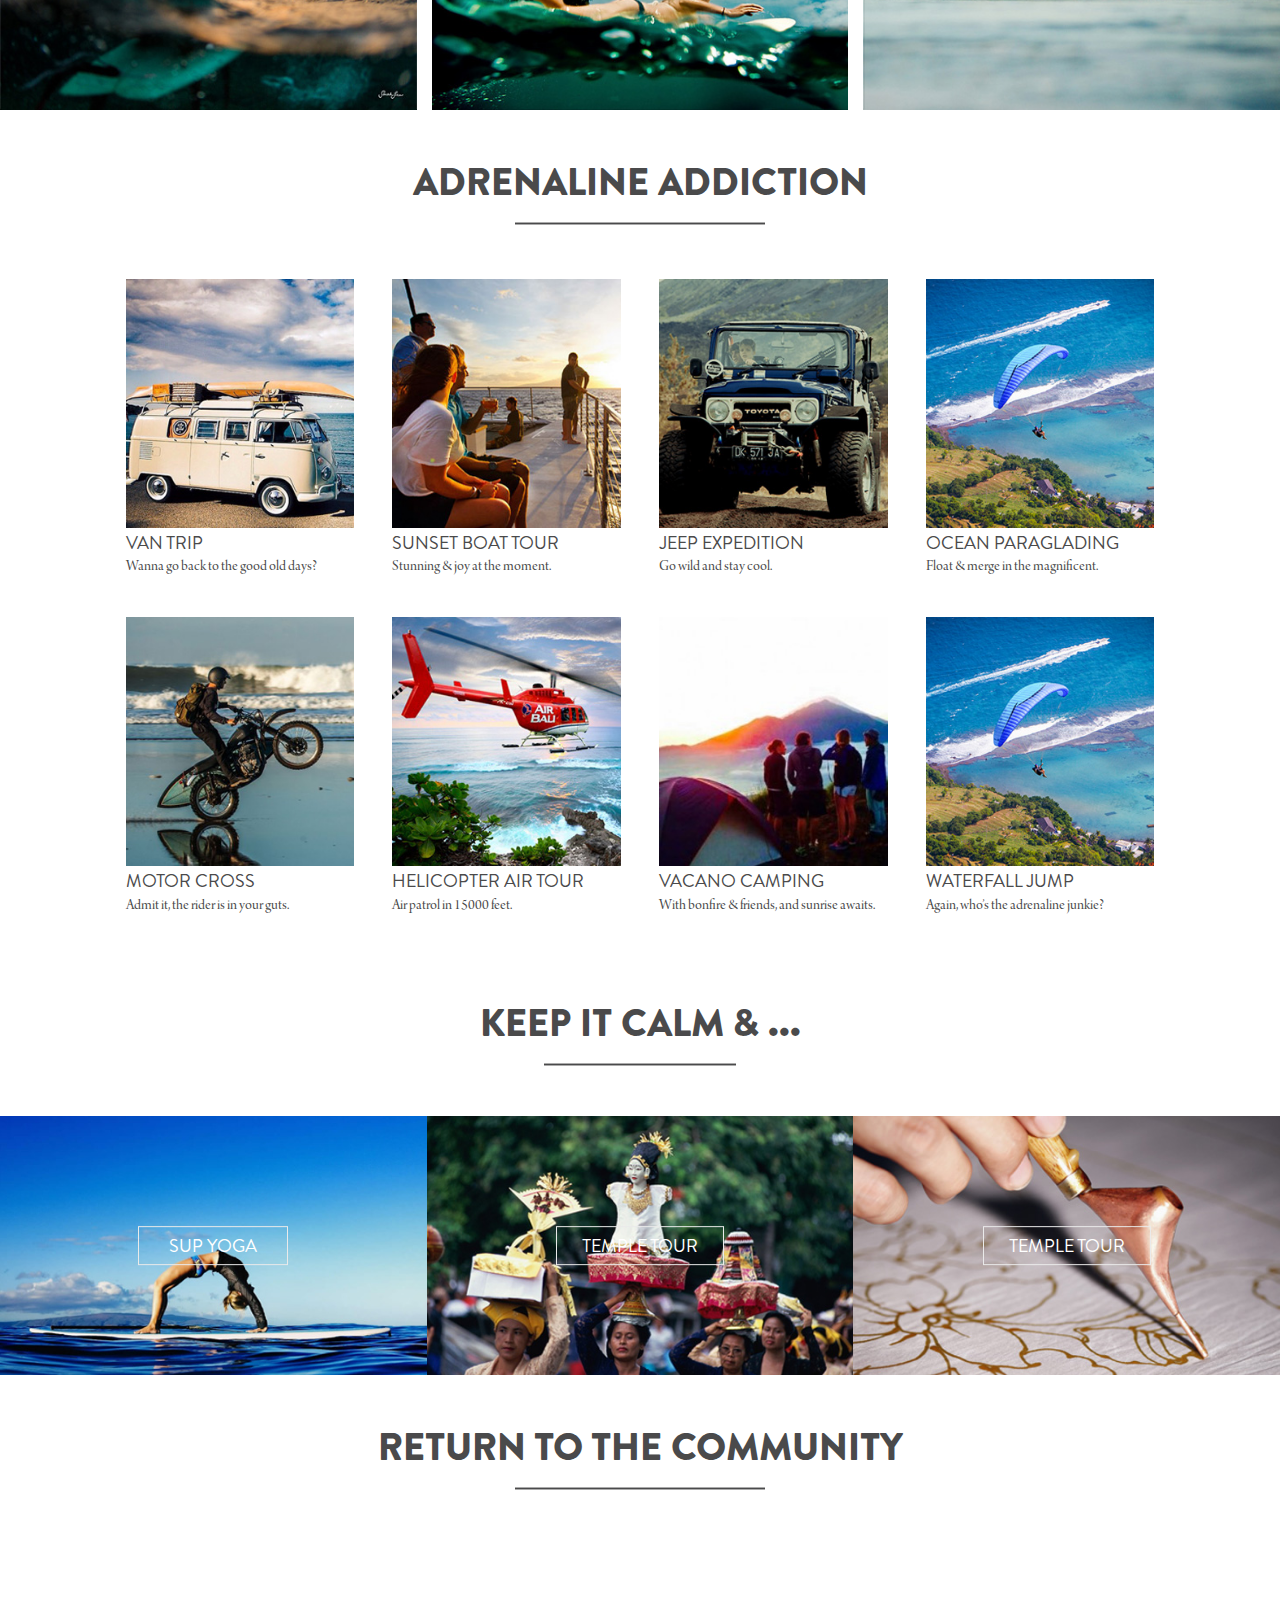
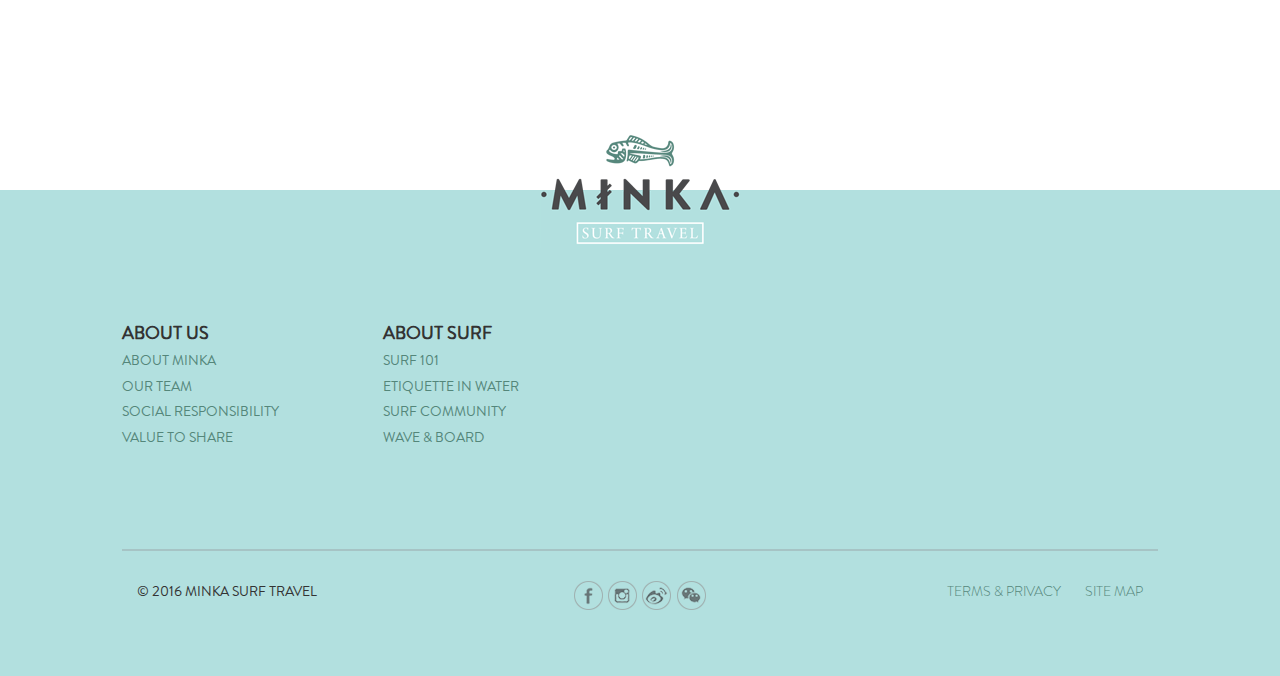
==== commit aac34dfe: "finish all assignment" ====
--- a/index.html
+++ b/index.html
@@ -65,8 +65,6 @@
                     	<p ><img src="assets/img/slider-logo.png" class="img-responsive"></p>
                         <p>BOOK YOUR TRIP NOW</p>
                         <a href="#" class="btn btn-minka">Book Now</a><a href="#" class="btn btn-minka">More Detail</a>
-                        <br />
-                        <a href="#second-page" class="scroll"><img src="assets/img/scroll.png"></a>
                     </div>
                 </li>
                 <li style="background-image:url(assets/img/slideshow/2.jpg)">
@@ -74,8 +72,6 @@
                     	<p ><img src="assets/img/slider-logo.png" class="img-responsive"></p>
                         <p>BOOK YOUR TRIP NOW</p>
                         <a href="#" class="btn btn-minka">Book Now</a><a href="#" class="btn btn-minka">More Detail</a>
-                        <br />
-                        <a href="#second-page" class="scroll"><img src="assets/img/scroll.png"></a>
                     </div>
                 </li>
                 <li style="background-image:url(assets/img/slideshow/1.jpg)">
@@ -83,13 +79,11 @@
                     	<p ><img src="assets/img/slider-logo.png" class="img-responsive"></p>
                         <p>BOOK YOUR TRIP NOW</p>
                         <a href="#" class="btn btn-minka">Book Now</a><a href="#" class="btn btn-minka">More Detail</a>
-                        <br />
-                        <a href="#second-page" class="scroll"><img src="assets/img/scroll.png"></a>
                     </div>
                 </li>
                 
-                
             </ul>
+               <a href="#second-page" class="scroll"><img src="assets/img/scroll.png"></a>
         </div>
         <div id="second-page">
             <Div class="container">
--- a/assets/css/minka.css
+++ b/assets/css/minka.css
@@ -247,7 +247,12 @@
 
 #main-slider a.scroll {
 	font-size:24px;
-	color:#FFF;
+	position: absolute;
+    color: #FFF;
+    z-index: 100;
+    bottom: 0;
+    left: 50%;
+    transform: translate(-50%, -50%);
 }
 
 #main-slider .caption .btn-minka{
@@ -629,7 +634,7 @@
 @media screen and (max-width:1000px){
 
 	#main-nav{
-		background:#000;
+		background:transparent;
 		padding-top:5px;
 		padding-bottom:5px;
 		position:fixed;
@@ -754,7 +759,6 @@
 	}
 
 	#main-slider{
-		margin-top: 60px;
 	}
 
 
@@ -829,7 +833,7 @@
 /* responsive slider */
 @media screen and (max-width:768px) and (orientation:portrait){
 	#main-slider{
-		height: 50vh;
+		height: 70vh;
 	}
 
 	#main-slider .caption .btn-minka{
